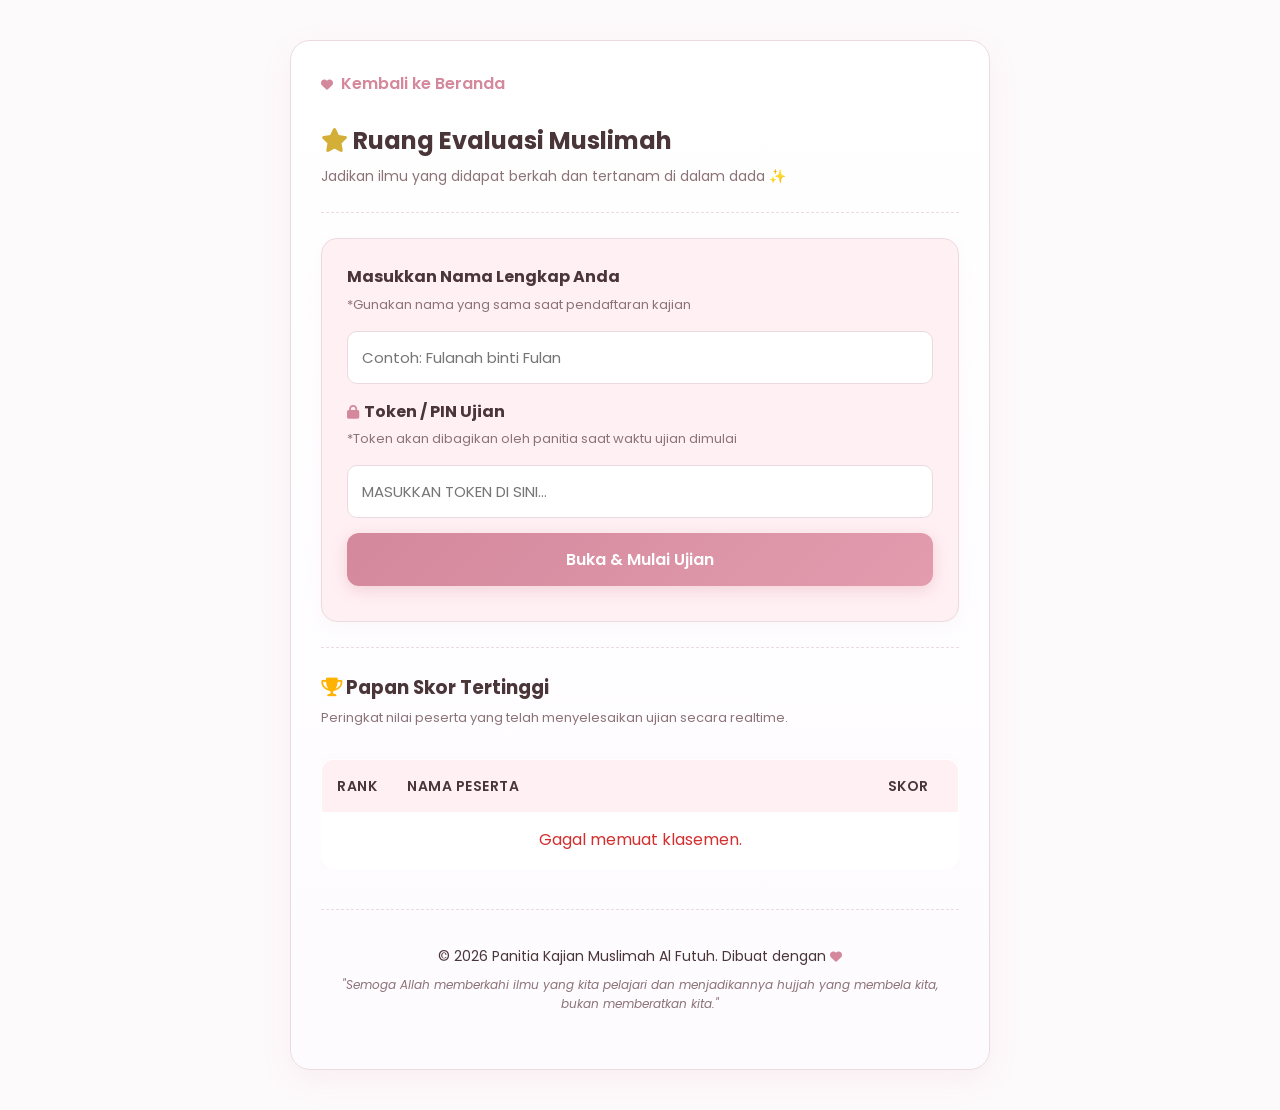
==== ujian.html @ c08a4d3f "first" ====
<!DOCTYPE html>
<html lang="id">
<head>
    <meta charset="UTF-8">
    <meta name="viewport" content="width=device-width, initial-scale=1.0">
    <title>Evaluasi & Ujian Kajian</title>
    
    <!-- Menghubungkan ke CSS Utama dan CSS Khusus Ujian (Baru) -->
    <link rel="stylesheet" href="style.css">
    <link rel="stylesheet" href="ujian.css">
    
    <!-- FontAwesome untuk Icon -->
    <link rel="stylesheet" href="https://cdnjs.cloudflare.com/ajax/libs/font-awesome/6.0.0/css/all.min.css">
</head>
<body>

    <div class="container-ujian">
        
        <!-- Tombol Kembali ke Beranda -->
        <a href="index.html" class="btn-kembali">
            <i class="fas fa-heart" style="font-size: 12px; margin-right: 4px;"></i> Kembali ke Beranda
        </a>

        <!-- Judul Utama -->
        <h2 class="judul-ujian">
            <i class="fas fa-star"></i> Ruang Evaluasi Muslimah 
            <span class="sub-judul">Jadikan ilmu yang didapat berkah dan tertanam di dalam dada ✨</span>
        </h2>
        
        <hr class="garis-pembatas">

        <!-- STEP 1: Validasi Nama Peserta & Token -->
        <div id="ujian-auth-area">
            <div class="auth-box">
                <h4 style="margin: 0 0 5px 0;">Masukkan Nama Lengkap Anda</h4>
                <small class="text-muted" style="display:block; margin-bottom: 15px;">*Gunakan nama yang sama saat pendaftaran kajian</small>
                <input type="text" id="ujian-nama-input" placeholder="Contoh: Fulanah binti Fulan" class="input-elegan" style="margin-bottom: 15px;">
                
                <!-- KOLOM INPUT TOKEN (BARU) -->
                <h4 style="margin: 0 0 5px 0;"><i class="fas fa-lock" style="color: var(--primary-pink); font-size: 14px; margin-right: 5px;"></i>Token / PIN Ujian</h4>
                <small class="text-muted" style="display:block; margin-bottom: 15px;">*Token akan dibagikan oleh panitia saat waktu ujian dimulai</small>
                <input type="text" id="ujian-pin-input" placeholder="Masukkan token di sini..." class="input-elegan" style="text-transform: uppercase;">

                <button id="btn-mulai-ujian" class="btn-elegan">Buka & Mulai Ujian</button>
                <small id="error-ujian-auth" class="text-error"></small>
            </div>
        </div>

        <!-- STEP 2: Lembar Soal -->
        <div id="ujian-soal-area" class="hidden">
            <div class="peserta-aktif">
                Peserta: <span id="nama-aktif-peserta"></span>
            </div>
            
            <!-- Wadah Soal Dinamis (Di-render lewat JS) -->
            <div id="konten-soal"></div>

            <button id="btn-submit-ujian" class="btn-elegan" style="margin-top: 25px;">Kirim Semua Jawaban</button>
            <small id="error-submit-ujian" class="text-error"></small>
        </div>

        <!-- STEP 3: Hasil Skor Akhir -->
        <div id="ujian-hasil-area" class="hidden hasil-ujian-box">
            <i class="fas fa-crown" style="font-size: 54px; color: var(--gold-accent); margin-bottom: 12px; filter: drop-shadow(0 4px 6px rgba(0,0,0,0.05));"></i>
            <h3 class="judul-ujian" style="margin-bottom: 5px;">Barakallahu Fiik!</h3>
            <p class="text-muted" style="margin: 0; font-size: 14px;">Nilai evaluasi Anda berhasil dicatat:</p>
            
            <h1 id="skor-akhir-peserta" class="skor-angka">0</h1>
            
            <p id="detail-skor-peserta" class="badge-skor"></p>
        </div>

        <hr class="garis-pembatas">

        <!-- KLASEMEN / LEADERBOARD -->
        <div id="area-klasemen">
            <h3 class="judul-ujian"><i class="fas fa-trophy" style="color: #ffb300;"></i> Papan Skor Tertinggi</h3>
            <p class="text-muted" style="margin-bottom: 15px;">Peringkat nilai peserta yang telah menyelesaikan ujian secara realtime.</p>
            
            <div style="overflow-x: auto;">
                <table class="tabel-elegan">
                    <thead>
                        <tr>
                            <th style="width: 70px; text-align: center;">Rank</th>
                            <th style="text-align: left;">Nama Peserta</th>
                            <th style="width: 100px; text-align: center;">Skor</th>
                        </tr>
                    </thead>
                    <tbody id="body-klasemen">
                        <tr>
                            <td colspan="3" style="text-align: center;" class="text-muted">Memuat data peringkat...</td>
                        </tr>
                    </tbody>
                </table>
            </div>
        </div>

        <!-- ==========================================
             TAMBAHKAN KODE FOOTER DI SINI
             ========================================== -->
        <footer class="footer-ujian">
            <p>&copy; 2026 Panitia Kajian Muslimah Al Futuh. Dibuat dengan <i class="fas fa-heart" style="color: var(--primary-pink); font-size: 12px;"></i></p>
            <p class="doa-footer">"Semoga Allah memberkahi ilmu yang kita pelajari dan menjadikannya hujjah yang membela kita, bukan memberatkan kita."</p>
        </footer>

    </div>

    <!-- Menghubungkan ke JavaScript khusus ujian -->
    <script src="ujian.js"></script>
</body>
</html>
---- style.css ----
/* =========================================================================
   1. VARIABLE WARNA & SETTING DASAR (Poster Theme: Emerald & Gold)
   ========================================================================= */
:root {
    /* Skema Warna Utama Poster */
    --primary: #004d26;           /* Hijau Masjid Al Futuh */
    --primary-dark: #003319;      /* Hijau Tua / Pekat */
    --primary-light: #0b6e3b;     /* Hijau Sedang */
    --secondary: #d4af37;         /* Akses Emas / Gold */
    --secondary-hover: #b89628;   /* Emas Gelap untuk Hover */
    --gold-light: #fff5d6;        /* Emas Soft untuk Highlight */
    
    /* Warna Background & Kartu */
    --bg-main: #ffffff;
    --bg-cream: #f9f6f0;          /* Background Krem Soft */
    --card-bg: #ffffff;
    --border-color: #e5e7eb;
    
    /* Warna Teks */
    --text-main: #1f2937;
    --text-muted: #6b7280;
    --text-light: #ffffff;
    
    /* Efek & Bayangan */
    --shadow: 0 10px 30px rgba(0, 77, 38, 0.08);
    --shadow-hover: 0 15px 35px rgba(0, 77, 38, 0.15);
    --transition: all 0.3s cubic-bezier(0.4, 0, 0.2, 1);
    --radius: 12px;
}

/* OVERRIDE MODE GELAP (DARK MODE) */
body.dark-mode {
    --primary: #0b6e3b;
    --primary-dark: #053b1e;
    --bg-main: #0a140e;
    --bg-cream: #112017;
    --card-bg: #14261c;
    --border-color: #1e3a2b;
    --text-main: #e2e8f0;
    --text-muted: #94a3b8;
    --shadow: 0 10px 30px rgba(0, 0, 0, 0.4);
}

/* Reset CSS */
* {
    margin: 0;
    padding: 0;
    box-sizing: border-box;
    font-family: 'Poppins', sans-serif;
    scroll-behavior: smooth;
}

body {
    background-color: var(--bg-main);
    color: var(--text-main);
    line-height: 1.6;
    transition: background-color 0.3s, color 0.3s;
    overflow-x: hidden;
}

.container {
    width: 90%;
    max-width: 1000px;
    margin: 0 auto;
}

.section-padding {
    padding: 70px 0;
}

.bg-cream {
    background-color: var(--bg-cream);
}

/* =========================================================================
   2. PRELOADER & FLOATING BUTTONS
   ========================================================================= */
#loading-screen {
    position: fixed;
    top: 0;
    left: 0;
    width: 100%;
    height: 100%;
    background-color: var(--primary-dark);
    display: flex;
    justify-content: center;
    align-items: center;
    z-index: 9999;
    transition: opacity 0.5s ease;
}

.spinner {
    width: 50px;
    height: 50px;
    border: 4px solid rgba(212, 175, 55, 0.2);
    border-top: 4px solid var(--secondary);
    border-radius: 50%;
    animation: spin 1s linear infinite;
}

@keyframes spin {
    0% { transform: rotate(0deg); }
    100% { transform: rotate(360deg); }
}

/* Floating Theme Toggle & Back To Top */
#theme-toggle, #back-to-top {
    position: fixed;
    width: 45px;
    height: 45px;
    border-radius: 50%;
    background-color: var(--card-bg);
    color: var(--secondary);
    border: 2px solid var(--secondary);
    cursor: pointer;
    box-shadow: var(--shadow);
    display: flex;
    align-items: center;
    justify-content: center;
    font-size: 18px;
    z-index: 99;
    transition: var(--transition);
}

#theme-toggle { top: 20px; right: 20px; }
#back-to-top { bottom: 85px; right: 20px; opacity: 0; visibility: hidden; }

#back-to-top.show { opacity: 1; visibility: visible; }
#theme-toggle:hover, #back-to-top:hover {
    background-color: var(--secondary);
    color: #000;
    transform: translateY(-3px);
}

/* Sticky WhatsApp Button */
.whatsapp-sticky {
    position: fixed;
    bottom: 20px;
    right: 20px;
    width: 55px;
    height: 55px;
    background-color: #25d366;
    color: white;
    border-radius: 50%;
    display: flex;
    align-items: center;
    justify-content: center;
    font-size: 28px;
    box-shadow: 0 5px 20px rgba(37, 211, 102, 0.4);
    z-index: 99;
    text-decoration: none;
    transition: var(--transition);
}

.whatsapp-sticky:hover {
    transform: scale(1.1);
}

/* =========================================================================
   3. HERO SECTION (Tampilan Atas Poster)
   ========================================================================= */
#hero {
    background: linear-gradient(135deg, var(--primary-dark) 0%, var(--primary) 100%);
    color: var(--text-light);
    padding: 80px 0 60px;
    text-align: center;
    position: relative;
    border-bottom: 5px solid var(--secondary);
}

.logo-wrapper {
    margin-bottom: 15px;
    display: flex;
    justify-content: center;
    gap: 15px;
}

.logo-kajian {
    width: 85px;
    height: 85px;
    object-fit: contain;
    border-radius: 50%;
    background-color: #ffffff;
    padding: 7px;
    box-shadow: 0 4px 15px rgba(0, 0, 0, 0.2);
}

.subtitle-kajian {
    font-size: 16px;
    font-weight: 500;
    color: var(--secondary);
    text-transform: uppercase;
    letter-spacing: 2px;
    margin-bottom: 10px;
}

.title-kajian {
    font-size: 36px;
    font-weight: 700;
    line-height: 1.2;
    margin-bottom: 15px;
    color: #ffffff;
}

.desc-kajian {
    font-size: 16px;
    color: rgba(255, 255, 255, 0.85);
    font-style: italic;
    margin-bottom: 30px;
}

/* Tombol Aksi Hero */
.grup-tombol {
    display: flex;
    justify-content: center;
    gap: 15px;
    flex-wrap: wrap;
    margin-bottom: 40px;
}

.btn-primary {
    display: inline-flex;
    align-items: center;
    gap: 10px;
    padding: 12px 28px;
    background-color: var(--secondary);
    color: #000;
    font-weight: 600;
    border-radius: 30px;
    text-decoration: none;
    border: none;
    cursor: pointer;
    box-shadow: 0 4px 15px rgba(212, 175, 55, 0.3);
    transition: var(--transition);
}

.btn-primary:hover {
    background-color: var(--secondary-hover);
    transform: translateY(-2px);
}

/* Countdown Timer */
.countdown-container {
    background: rgba(255, 255, 255, 0.08);
    backdrop-filter: blur(10px);
    border: 1px solid rgba(212, 175, 55, 0.3);
    padding: 20px;
    border-radius: var(--radius);
    max-width: 500px;
    margin: 0 auto;
}

.countdown-container p {
    font-size: 13px;
    color: var(--secondary);
    margin-bottom: 10px;
    text-transform: uppercase;
    letter-spacing: 1px;
}

.countdown {
    display: flex;
    justify-content: center;
    gap: 15px;
}

.cd-box {
    background: var(--primary-dark);
    border: 1px solid var(--secondary);
    padding: 10px 15px;
    border-radius: 8px;
    min-width: 65px;
}

.cd-box span {
    font-size: 22px;
    font-weight: 700;
    color: #ffffff;
    display: block;
}

.cd-box small {
    font-size: 10px;
    color: var(--secondary);
}

/* =========================================================================
   4. DETAIL KAJIAN & SECTION HEADER
   ========================================================================= */
.section-title {
    text-align: center;
    margin-bottom: 40px;
}

.section-title h2 {
    font-size: 26px;
    color: var(--primary);
    font-weight: 700;
}

body.dark-mode .section-title h2 {
    color: var(--secondary);
}

.section-title p {
    color: var(--text-muted);
    font-size: 14px;
    margin-top: 5px;
}

.divider {
    width: 60px;
    height: 4px;
    background-color: var(--secondary);
    margin: 12px auto 0;
    border-radius: 2px;
}

.detail-card {
    background-color: var(--card-bg);
    border-radius: var(--radius);
    padding: 30px;
    box-shadow: var(--shadow);
    border-left: 5px solid var(--secondary);
}

.detail-card ul {
    list-style: none;
    display: grid;
    grid-template-columns: repeat(auto-fit, minmax(280px, 1fr));
    gap: 20px;
}

.detail-card li {
    font-size: 15px;
    display: flex;
    align-items: center;
    gap: 12px;
}

.detail-card li i {
    color: var(--secondary);
    font-size: 18px;
    width: 25px;
    text-align: center;
}

/* =========================================================================
   5. TATA TERTIB / ADAB MAJELIS
   ========================================================================= */
.tentang-content {
    display: grid;
    grid-template-columns: repeat(auto-fit, minmax(220px, 1fr));
    gap: 20px;
}

.tentang-item {
    background-color: var(--card-bg);
    padding: 25px;
    border-radius: var(--radius);
    box-shadow: var(--shadow);
    text-align: center;
    border: 1px solid var(--border-color);
    transition: var(--transition);
}

.tentang-item:hover {
    transform: translateY(-5px);
    border-color: var(--secondary);
}

.icon-gold {
    font-size: 32px;
    color: var(--secondary);
    margin-bottom: 15px;
}

.tentang-item h3 {
    font-size: 16px;
    margin-bottom: 8px;
    color: var(--primary);
}

body.dark-mode .tentang-item h3 {
    color: var(--secondary);
}

.tentang-item p {
    font-size: 13px;
    color: var(--text-muted);
}

/* =========================================================================
   6. FORMULIR PENDAFTARAN
   ========================================================================= */
.form-wrapper {
    background-color: var(--card-bg);
    padding: 40px;
    border-radius: var(--radius);
    box-shadow: var(--shadow);
    border-top: 5px solid var(--primary);
}

.badge {
    display: inline-block;
    background-color: var(--gold-light);
    color: #8a6d0b;
    font-size: 12px;
    font-weight: 600;
    padding: 5px 12px;
    border-radius: 20px;
    margin-top: 10px;
    border: 1px solid var(--secondary);
}

.form-group {
    margin-bottom: 20px;
}

.form-group label {
    display: block;
    font-size: 14px;
    font-weight: 500;
    margin-bottom: 8px;
}

.form-group input,
.form-group select,
.form-group textarea {
    width: 100%;
    padding: 12px 15px;
    border: 1px solid var(--border-color);
    border-radius: 8px;
    background-color: var(--bg-main);
    color: var(--text-main);
    font-size: 14px;
    outline: none;
    transition: var(--transition);
}

.form-group input:focus,
.form-group select:focus,
.form-group textarea:focus {
    border-color: var(--secondary);
    box-shadow: 0 0 0 3px rgba(212, 175, 55, 0.2);
}

/* =========================================================================
   PERBAIKAN RADIO (JENIS KELAMIN) & CHECKBOX (TATA TERTIB)
   ========================================================================= */

/* Ukuran & warna standar input radio/checkbox */
.radio-group input[type="radio"],
.checkbox-group input[type="checkbox"] {
    width: 18px;
    height: 18px;
    flex-shrink: 0; /* Mencegah ikon menciut saat teks terlipat ke bawah */
    accent-color: var(--primary); /* Warna centang hijau sesuai tema */
    cursor: pointer;
    margin-top: 2px;
}

/* Styling Pilihan Jenis Kelamin */
.radio-group {
    display: flex;
    gap: 12px;
    margin-top: 6px;
}

.radio-group label {
    flex: 1;
    font-size: 14px;
    font-weight: 400;
    cursor: pointer;
    display: flex;
    align-items: center;
    gap: 10px;
    padding: 10px 14px;
    background-color: var(--bg-main);
    border: 1px solid var(--border-color);
    border-radius: 8px;
    transition: var(--transition);
}

.radio-group label:hover {
    border-color: var(--secondary);
}

/* Styling Checkbox Persetujuan Tata Tertib */
.checkbox-group label {
    font-size: 13px;
    line-height: 1.5;
    font-weight: 400;
    cursor: pointer;
    display: flex;
    align-items: flex-start; /* Kotak centang tetap sejajar di baris pertama */
    gap: 10px;
    padding: 12px 14px;
    background-color: var(--bg-main);
    border: 1px solid var(--border-color);
    border-radius: 8px;
    transition: var(--transition);
}

.checkbox-group label:hover {
    border-color: var(--secondary);
}

/* Penyesuaian Responsif Mobile (HP) */
@media (max-width: 768px) {
    .radio-group {
        flex-direction: column; /* Pilihan Ikhwan & Akhwat menumpuk rapi ke bawah */
        gap: 10px;
    }
    
    .radio-group label,
    .checkbox-group label {
        padding: 12px 15px; /* Menambah area sentuh jari di layar HP */
    }
}

.error-msg {
    color: #dc2626;
    font-size: 12px;
    display: none;
    margin-top: 5px;
}

.btn-full {
    width: 100%;
    justify-content: center;
    padding: 14px;
    font-size: 16px;
}

/* =========================================================================
   7. ACCORDION FAQ
   ========================================================================= */
.accordion {
    max-width: 800px;
    margin: 0 auto;
}

.accordion-item {
    background-color: var(--card-bg);
    border-radius: 8px;
    margin-bottom: 15px;
    box-shadow: var(--shadow);
    border: 1px solid var(--border-color);
    overflow: hidden;
}

.accordion-header {
    width: 100%;
    padding: 18px 20px;
    text-align: left;
    background: none;
    border: none;
    outline: none;
    font-size: 15px;
    font-weight: 600;
    color: var(--text-main);
    cursor: pointer;
    display: flex;
    justify-content: space-between;
    align-items: center;
    transition: var(--transition);
}

.accordion-header i {
    color: var(--secondary);
    transition: transform 0.3s ease;
}

.accordion-header.active i {
    transform: rotate(180deg);
}

.accordion-content {
    max-height: 0;
    overflow: hidden;
    transition: max-height 0.3s ease-out;
    padding: 0 20px;
    background-color: var(--bg-main);
}

.accordion-content p {
    padding: 15px 0;
    font-size: 14px;
    color: var(--text-muted);
}

/* =========================================================================
   8. FOOTER
   ========================================================================= */
.footer {
    background-color: var(--primary-dark);
    color: var(--text-light);
    padding: 40px 0 20px;
    border-top: 4px solid var(--secondary);
}

.footer h3 {
    color: var(--secondary);
    font-size: 22px;
    margin-bottom: 5px;
}

.social-links {
    margin: 20px 0;
    display: flex;
    justify-content: center;
    gap: 15px;
}

.social-links a {
    color: #ffffff;
    width: 40px;
    height: 40px;
    border-radius: 50%;
    background: rgba(255, 255, 255, 0.1);
    display: flex;
    align-items: center;
    justify-content: center;
    text-decoration: none;
    transition: var(--transition);
}

.social-links a:hover {
    background-color: var(--secondary);
    color: #000;
}

.footer hr {
    border: none;
    border-top: 1px solid rgba(255, 255, 255, 0.1);
    margin: 20px 0;
}

.copyright {
    font-size: 13px;
    color: rgba(255, 255, 255, 0.6);
}

/* =========================================================================
   9. TOAST & MODAL KEUANGAN
   ========================================================================= */
.toast {
    position: fixed;
    bottom: 30px;
    left: 30px;
    background-color: #064e3b;
    color: #ffffff;
    padding: 15px 20px;
    border-radius: 8px;
    border-left: 5px solid var(--secondary);
    box-shadow: 0 10px 25px rgba(0, 0, 0, 0.2);
    display: flex;
    align-items: center;
    gap: 15px;
    z-index: 1000;
    transition: var(--transition);
}

.toast.hidden {
    opacity: 0;
    visibility: hidden;
    transform: translateY(20px);
}

.toast-icon { font-size: 24px; color: var(--secondary); }
.toast-body h4 { font-size: 14px; margin-bottom: 2px; }
.toast-body p { font-size: 12px; opacity: 0.9; }
#close-toast { background: none; border: none; color: #fff; cursor: pointer; }

/* Modal Laporan Keuangan Internal */
.modal-overlay {
    position: fixed;
    top: 0;
    left: 0;
    width: 100%;
    height: 100%;
    background: rgba(0, 0, 0, 0.7);
    backdrop-filter: blur(5px);
    display: flex;
    justify-content: center;
    align-items: center;
    z-index: 10000;
    padding: 20px;
}

.modal-overlay.hidden { display: none; }

.modal-content {
    background-color: var(--card-bg);
    width: 100%;
    max-width: 600px;
    border-radius: var(--radius);
    padding: 30px;
    position: relative;
    max-height: 90vh;
    overflow-y: auto;
    border-top: 5px solid var(--secondary);
}

.close-modal {
    position: absolute;
    top: 15px;
    right: 15px;
    background: none;
    border: none;
    font-size: 20px;
    color: var(--text-muted);
    cursor: pointer;
}

.pin-input {
    letter-spacing: 5px;
    font-size: 20px;
    text-align: center;
}

.kas-cards {
    display: grid;
    grid-template-columns: repeat(3, 1fr);
    gap: 10px;
    margin: 20px 0;
}

.kas-card {
    background: var(--bg-cream);
    padding: 12px;
    border-radius: 8px;
    text-align: center;
}

.card-saldo {
    background: var(--primary);
    color: #fff;
}

.table-responsive {
    overflow-x: auto;
    margin-top: 15px;
}

.table-laporan {
    width: 100%;
    border-collapse: collapse;
    font-size: 13px;
}

.table-laporan th, .table-laporan td {
    padding: 10px;
    border-bottom: 1px solid var(--border-color);
    text-align: left;
}

.table-laporan th {
    background-color: var(--bg-cream);
    color: var(--primary);
}

/* =========================================================================
   10. MEDIA QUERIES (RESPONSIF HP & TABLET)
   ========================================================================= */
@media (max-width: 768px) {
    .title-kajian { font-size: 26px; }
    .title-kajian span { font-size: 18px !important; }
    .form-wrapper { padding: 25px 20px; }
    .radio-group { flex-direction: column; gap: 8px; }
    .kas-cards { grid-template-columns: 1fr; }
    .toast { left: 15px; right: 15px; bottom: 15px; }
}
---- ujian.css ----
/* =========================================================================
   TEMA ELEGAN MUSLIMAH KHUSUS HALAMAN UJIAN
   ========================================================================= */
@import url('https://fonts.googleapis.com/css2?family=Montserrat:wght@400;600;700;800&family=Poppins:wght@300;400;500;600;700&display=swap');

:root {
    --primary-pink: #d4889c;       /* Dusty Rose */
    --dark-pink: #b96d81;          /* Deep Rose */
    --light-pink: #fdfafb;         /* Ultra Soft Pinkish White */
    --cream-pink: #fff0f3;         /* Soft Rose Cream */
    --text-plum: #4a3539;          /* Deep Plum Espresso */
    --text-soft: #8c7377;          /* Soft Mauve Gray */
    --gold-accent: #d4af37;        /* Champagne Gold */
    --border-pink: #ebdbe0;        /* Delicate Pink-Gray Border */
    --white: #ffffff;
}

body {
    background-color: var(--light-pink);
    color: var(--text-plum);
    font-family: 'Poppins', sans-serif;
    padding: 20px 10px;
    margin: 0;
}

/* =========================================================================
   KOMPONEN UTAMA
   ========================================================================= */
.container-ujian {
    max-width: 700px;
    margin: 20px auto;
    padding: 30px;
    background: linear-gradient(to bottom, var(--white), #fdfbfe);
    border-radius: 20px;
    border: 1px solid var(--border-pink);
    box-shadow: 0 10px 30px rgba(212, 136, 156, 0.1);
}

.btn-kembali {
    text-decoration: none;
    color: var(--primary-pink);
    font-weight: 600;
    display: inline-block;
    margin-bottom: 25px;
    transition: all 0.3s ease;
}

.btn-kembali:hover {
    color: var(--dark-pink);
    transform: translateX(-5px); /* Efek geser lembut saat di-hover */
}

/* Typography Khusus */
.judul-ujian {
    color: var(--text-plum);
    font-weight: 700;
    margin-bottom: 5px;
}

.judul-ujian i {
    color: var(--gold-accent);
}

.sub-judul {
    font-size: 14px;
    font-weight: 400;
    display: block;
    margin-top: 5px;
    color: var(--text-soft);
}

.garis-pembatas {
    margin: 25px 0;
    border: 0;
    border-top: 1px dashed var(--border-pink);
}

/* =========================================================================
   FORM & TOMBOL ELEGAN
   ========================================================================= */
.auth-box {
    padding: 25px;
    border: 1px solid var(--border-pink);
    border-radius: 16px;
    background: var(--cream-pink);
    box-shadow: 0 4px 15px rgba(212, 136, 156, 0.05);
}

.input-elegan {
    width: 100%;
    padding: 14px;
    border-radius: 10px;
    border: 1px solid var(--border-pink);
    font-family: 'Poppins', sans-serif;
    font-size: 15px;
    box-sizing: border-box;
    transition: all 0.3s ease;
}

.input-elegan:focus {
    outline: none;
    border-color: var(--primary-pink);
    box-shadow: 0 0 0 3px rgba(212, 136, 156, 0.2);
}

.btn-elegan {
    width: 100%;
    background: linear-gradient(135deg, var(--primary-pink), #e29cae);
    color: var(--white);
    border: none;
    padding: 14px;
    border-radius: 12px;
    font-weight: 600;
    font-size: 16px;
    cursor: pointer;
    margin-top: 15px;
    box-shadow: 0 4px 15px rgba(212, 136, 156, 0.3);
    transition: all 0.3s ease;
}

.btn-elegan:hover {
    transform: translateY(-2px);
    box-shadow: 0 6px 20px rgba(212, 136, 156, 0.4);
    opacity: 0.95;
}

.btn-elegan:disabled {
    background: var(--border-pink);
    cursor: not-allowed;
    transform: none;
    box-shadow: none;
}

/* =========================================================================
   AREA UJIAN & HASIL
   ========================================================================= */
.peserta-aktif {
    background: var(--cream-pink);
    padding: 12px 18px;
    border-radius: 10px;
    margin-bottom: 25px;
    font-weight: 600;
    border: 1px solid var(--border-pink);
    color: var(--text-plum);
}

.peserta-aktif span {
    color: var(--primary-pink);
}

.hasil-ujian-box {
    text-align: center;
    padding: 40px 20px;
    background: linear-gradient(135deg, var(--cream-pink), #fdf6f7);
    border: 2px dashed var(--primary-pink);
    border-radius: 20px;
    margin-top: 25px;
    box-shadow: 0 8px 30px rgba(212, 136, 156, 0.15);
}

.skor-angka {
    font-size: 72px;
    margin: 15px 0;
    color: var(--primary-pink);
    font-weight: 800;
    font-family: 'Montserrat', sans-serif;
    text-shadow: 2px 2px 4px rgba(212, 136, 156, 0.2);
}

.badge-skor {
    font-weight: 600;
    color: var(--text-plum);
    font-size: 14px;
    background: var(--white);
    display: inline-block;
    padding: 8px 20px;
    border-radius: 25px;
    border: 1px solid var(--border-pink);
    box-shadow: 0 2px 10px rgba(0,0,0,0.02);
}

/* =========================================================================
   KLASEMEN LEADERBOARD
   ========================================================================= */
.tabel-elegan {
    width: 100%;
    border-collapse: collapse;
    margin-top: 15px;
    background: var(--white);
    border-radius: 12px;
    overflow: hidden;
    box-shadow: 0 4px 15px rgba(212, 136, 156, 0.05);
    border: 1px solid var(--border-pink);
}

.tabel-elegan th {
    background-color: var(--cream-pink);
    color: var(--text-plum);
    padding: 15px;
    font-weight: 600;
    font-size: 14px;
    text-transform: uppercase;
    letter-spacing: 0.5px;
}

.tabel-elegan td {
    padding: 15px;
    border-bottom: 1px solid var(--border-pink);
    color: var(--text-plum);
}

.tabel-elegan tr:last-child td {
    border-bottom: none;
}

.tabel-elegan tr:hover {
    background-color: #fdf6f7;
}

/* Utilitas */
.hidden { display: none !important; }
.text-error { color: #d32f2f; display: block; margin-top: 10px; font-weight: 600; text-align: center; font-size: 13px; }
.text-muted { color: var(--text-soft); font-size: 13px; }

/* =========================================================================
   FOOTER ELEGAN
   ========================================================================= */
.footer-ujian {
    text-align: center;
    padding: 30px 20px 20px 20px;
    margin-top: 40px;
    border-top: 1px dashed var(--border-pink);
    color: var(--text-plum);
    font-size: 14px;
}

.footer-ujian p {
    margin: 5px 0;
}

.footer-ujian .doa-footer {
    font-size: 12px;
    color: var(--text-soft);
    font-style: italic;
    margin-top: 8px;
}
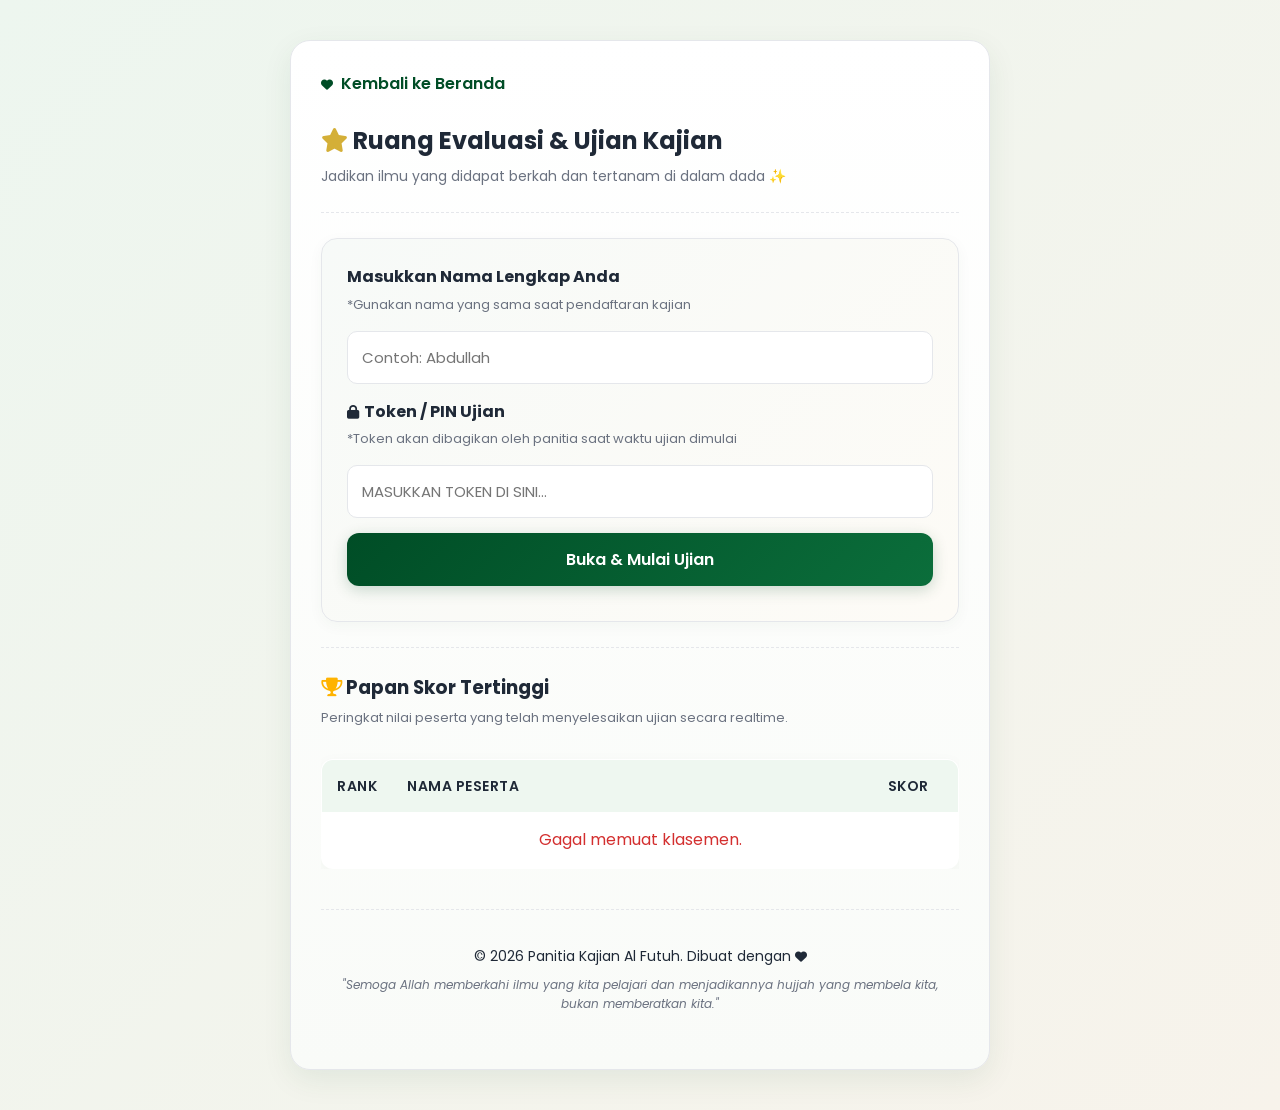
==== commit d43c44f0: "Ujian" ====
--- a/ujian.html
+++ b/ujian.html
@@ -23,7 +23,7 @@
 
         <!-- Judul Utama -->
         <h2 class="judul-ujian">
-            <i class="fas fa-star"></i> Ruang Evaluasi Muslimah 
+            <i class="fas fa-star"></i> Ruang Evaluasi & Ujian Kajian
             <span class="sub-judul">Jadikan ilmu yang didapat berkah dan tertanam di dalam dada ✨</span>
         </h2>
         
@@ -34,7 +34,7 @@
             <div class="auth-box">
                 <h4 style="margin: 0 0 5px 0;">Masukkan Nama Lengkap Anda</h4>
                 <small class="text-muted" style="display:block; margin-bottom: 15px;">*Gunakan nama yang sama saat pendaftaran kajian</small>
-                <input type="text" id="ujian-nama-input" placeholder="Contoh: Fulanah binti Fulan" class="input-elegan" style="margin-bottom: 15px;">
+                <input type="text" id="ujian-nama-input" placeholder="Contoh: Abdullah" class="input-elegan" style="margin-bottom: 15px;">
                 
                 <!-- KOLOM INPUT TOKEN (BARU) -->
                 <h4 style="margin: 0 0 5px 0;"><i class="fas fa-lock" style="color: var(--primary-pink); font-size: 14px; margin-right: 5px;"></i>Token / PIN Ujian</h4>
@@ -99,7 +99,7 @@
              TAMBAHKAN KODE FOOTER DI SINI
              ========================================== -->
         <footer class="footer-ujian">
-            <p>&copy; 2026 Panitia Kajian Muslimah Al Futuh. Dibuat dengan <i class="fas fa-heart" style="color: var(--primary-pink); font-size: 12px;"></i></p>
+            <p>&copy; 2026 Panitia Kajian Al Futuh. Dibuat dengan <i class="fas fa-heart" style="color: var(--primary-pink); font-size: 12px;"></i></p>
             <p class="doa-footer">"Semoga Allah memberkahi ilmu yang kita pelajari dan menjadikannya hujjah yang membela kita, bukan memberatkan kita."</p>
         </footer>
 
--- a/ujian.css
+++ b/ujian.css
@@ -4,20 +4,26 @@
 @import url('https://fonts.googleapis.com/css2?family=Montserrat:wght@400;600;700;800&family=Poppins:wght@300;400;500;600;700&display=swap');
 
 :root {
-    --primary-pink: #d4889c;       /* Dusty Rose */
-    --dark-pink: #b96d81;          /* Deep Rose */
-    --light-pink: #fdfafb;         /* Ultra Soft Pinkish White */
-    --cream-pink: #fff0f3;         /* Soft Rose Cream */
-    --text-plum: #4a3539;          /* Deep Plum Espresso */
-    --text-soft: #8c7377;          /* Soft Mauve Gray */
-    --gold-accent: #d4af37;        /* Champagne Gold */
-    --border-pink: #ebdbe0;        /* Delicate Pink-Gray Border */
+    --primary: #004d26;
+    --primary-dark: #003319;
+    --primary-light: #0b6e3b;
+    --secondary: #d4af37;
+    --secondary-hover: #b89628;
+    --gold-light: #fff5d6;
+    --bg-main: #ffffff;
+    --bg-cream: #f9f6f0;
+    --card-bg: #ffffff;
+    --border-color: #e5e7eb;
+    --text-main: #1f2937;
+    --text-muted: #6b7280;
+    --text-light: #ffffff;
+    --shadow: 0 10px 30px rgba(0, 77, 38, 0.08);
     --white: #ffffff;
 }
 
 body {
-    background-color: var(--light-pink);
-    color: var(--text-plum);
+    background: linear-gradient(135deg, #edf6ef 0%, #f7f3eb 100%);
+    color: var(--text-main);
     font-family: 'Poppins', sans-serif;
     padding: 20px 10px;
     margin: 0;
@@ -30,15 +36,15 @@
     max-width: 700px;
     margin: 20px auto;
     padding: 30px;
-    background: linear-gradient(to bottom, var(--white), #fdfbfe);
+    background: linear-gradient(to bottom, var(--white), #f9fbf8);
     border-radius: 20px;
-    border: 1px solid var(--border-pink);
-    box-shadow: 0 10px 30px rgba(212, 136, 156, 0.1);
+    border: 1px solid var(--border-color);
+    box-shadow: var(--shadow);
 }
 
 .btn-kembali {
     text-decoration: none;
-    color: var(--primary-pink);
+    color: var(--primary);
     font-weight: 600;
     display: inline-block;
     margin-bottom: 25px;
@@ -46,19 +52,19 @@
 }
 
 .btn-kembali:hover {
-    color: var(--dark-pink);
-    transform: translateX(-5px); /* Efek geser lembut saat di-hover */
+    color: var(--primary-light);
+    transform: translateX(-5px);
 }
 
 /* Typography Khusus */
 .judul-ujian {
-    color: var(--text-plum);
+    color: var(--text-main);
     font-weight: 700;
     margin-bottom: 5px;
 }
 
 .judul-ujian i {
-    color: var(--gold-accent);
+    color: var(--secondary);
 }
 
 .sub-judul {
@@ -66,13 +72,13 @@
     font-weight: 400;
     display: block;
     margin-top: 5px;
-    color: var(--text-soft);
+    color: var(--text-muted);
 }
 
 .garis-pembatas {
     margin: 25px 0;
     border: 0;
-    border-top: 1px dashed var(--border-pink);
+    border-top: 1px dashed var(--border-color);
 }
 
 /* =========================================================================
@@ -80,17 +86,17 @@
    ========================================================================= */
 .auth-box {
     padding: 25px;
-    border: 1px solid var(--border-pink);
+    border: 1px solid var(--border-color);
     border-radius: 16px;
-    background: var(--cream-pink);
-    box-shadow: 0 4px 15px rgba(212, 136, 156, 0.05);
+    background: linear-gradient(135deg, #f7faf8 0%, #fdfbf6 100%);
+    box-shadow: 0 4px 15px rgba(0, 77, 38, 0.04);
 }
 
 .input-elegan {
     width: 100%;
     padding: 14px;
     border-radius: 10px;
-    border: 1px solid var(--border-pink);
+    border: 1px solid var(--border-color);
     font-family: 'Poppins', sans-serif;
     font-size: 15px;
     box-sizing: border-box;
@@ -99,13 +105,13 @@
 
 .input-elegan:focus {
     outline: none;
-    border-color: var(--primary-pink);
-    box-shadow: 0 0 0 3px rgba(212, 136, 156, 0.2);
+    border-color: var(--primary);
+    box-shadow: 0 0 0 3px rgba(0, 77, 38, 0.12);
 }
 
 .btn-elegan {
     width: 100%;
-    background: linear-gradient(135deg, var(--primary-pink), #e29cae);
+    background: linear-gradient(135deg, var(--primary) 0%, var(--primary-light) 100%);
     color: var(--white);
     border: none;
     padding: 14px;
@@ -114,18 +120,18 @@
     font-size: 16px;
     cursor: pointer;
     margin-top: 15px;
-    box-shadow: 0 4px 15px rgba(212, 136, 156, 0.3);
+    box-shadow: 0 4px 15px rgba(0, 77, 38, 0.2);
     transition: all 0.3s ease;
 }
 
 .btn-elegan:hover {
     transform: translateY(-2px);
-    box-shadow: 0 6px 20px rgba(212, 136, 156, 0.4);
-    opacity: 0.95;
+    box-shadow: 0 6px 20px rgba(0, 77, 38, 0.25);
+    opacity: 0.98;
 }
 
 .btn-elegan:disabled {
-    background: var(--border-pink);
+    background: var(--border-color);
     cursor: not-allowed;
     transform: none;
     box-shadow: none;
@@ -135,47 +141,47 @@
    AREA UJIAN & HASIL
    ========================================================================= */
 .peserta-aktif {
-    background: var(--cream-pink);
+    background: var(--gold-light);
     padding: 12px 18px;
     border-radius: 10px;
     margin-bottom: 25px;
     font-weight: 600;
-    border: 1px solid var(--border-pink);
-    color: var(--text-plum);
+    border: 1px solid rgba(212, 175, 55, 0.35);
+    color: var(--text-main);
 }
 
 .peserta-aktif span {
-    color: var(--primary-pink);
+    color: var(--primary);
 }
 
 .hasil-ujian-box {
     text-align: center;
     padding: 40px 20px;
-    background: linear-gradient(135deg, var(--cream-pink), #fdf6f7);
-    border: 2px dashed var(--primary-pink);
+    background: linear-gradient(135deg, #f7faf8 0%, #fffaf0 100%);
+    border: 2px dashed var(--secondary);
     border-radius: 20px;
     margin-top: 25px;
-    box-shadow: 0 8px 30px rgba(212, 136, 156, 0.15);
+    box-shadow: 0 8px 30px rgba(212, 175, 55, 0.12);
 }
 
 .skor-angka {
     font-size: 72px;
     margin: 15px 0;
-    color: var(--primary-pink);
+    color: var(--primary);
     font-weight: 800;
     font-family: 'Montserrat', sans-serif;
-    text-shadow: 2px 2px 4px rgba(212, 136, 156, 0.2);
+    text-shadow: 2px 2px 4px rgba(0, 77, 38, 0.08);
 }
 
 .badge-skor {
     font-weight: 600;
-    color: var(--text-plum);
+    color: var(--text-main);
     font-size: 14px;
     background: var(--white);
     display: inline-block;
     padding: 8px 20px;
     border-radius: 25px;
-    border: 1px solid var(--border-pink);
+    border: 1px solid var(--border-color);
     box-shadow: 0 2px 10px rgba(0,0,0,0.02);
 }
 
@@ -189,13 +195,13 @@
     background: var(--white);
     border-radius: 12px;
     overflow: hidden;
-    box-shadow: 0 4px 15px rgba(212, 136, 156, 0.05);
-    border: 1px solid var(--border-pink);
+    box-shadow: 0 4px 15px rgba(0, 77, 38, 0.04);
+    border: 1px solid var(--border-color);
 }
 
 .tabel-elegan th {
-    background-color: var(--cream-pink);
-    color: var(--text-plum);
+    background-color: #eef7f0;
+    color: var(--text-main);
     padding: 15px;
     font-weight: 600;
     font-size: 14px;
@@ -205,8 +211,8 @@
 
 .tabel-elegan td {
     padding: 15px;
-    border-bottom: 1px solid var(--border-pink);
-    color: var(--text-plum);
+    border-bottom: 1px solid var(--border-color);
+    color: var(--text-main);
 }
 
 .tabel-elegan tr:last-child td {
@@ -214,13 +220,13 @@
 }
 
 .tabel-elegan tr:hover {
-    background-color: #fdf6f7;
+    background-color: #f5faf6;
 }
 
 /* Utilitas */
 .hidden { display: none !important; }
 .text-error { color: #d32f2f; display: block; margin-top: 10px; font-weight: 600; text-align: center; font-size: 13px; }
-.text-muted { color: var(--text-soft); font-size: 13px; }
+.text-muted { color: var(--text-muted); font-size: 13px; }
 
 /* =========================================================================
    FOOTER ELEGAN
@@ -229,8 +235,8 @@
     text-align: center;
     padding: 30px 20px 20px 20px;
     margin-top: 40px;
-    border-top: 1px dashed var(--border-pink);
-    color: var(--text-plum);
+    border-top: 1px dashed var(--border-color);
+    color: var(--text-main);
     font-size: 14px;
 }
 
@@ -240,7 +246,7 @@
 
 .footer-ujian .doa-footer {
     font-size: 12px;
-    color: var(--text-soft);
+    color: var(--text-muted);
     font-style: italic;
     margin-top: 8px;
 }
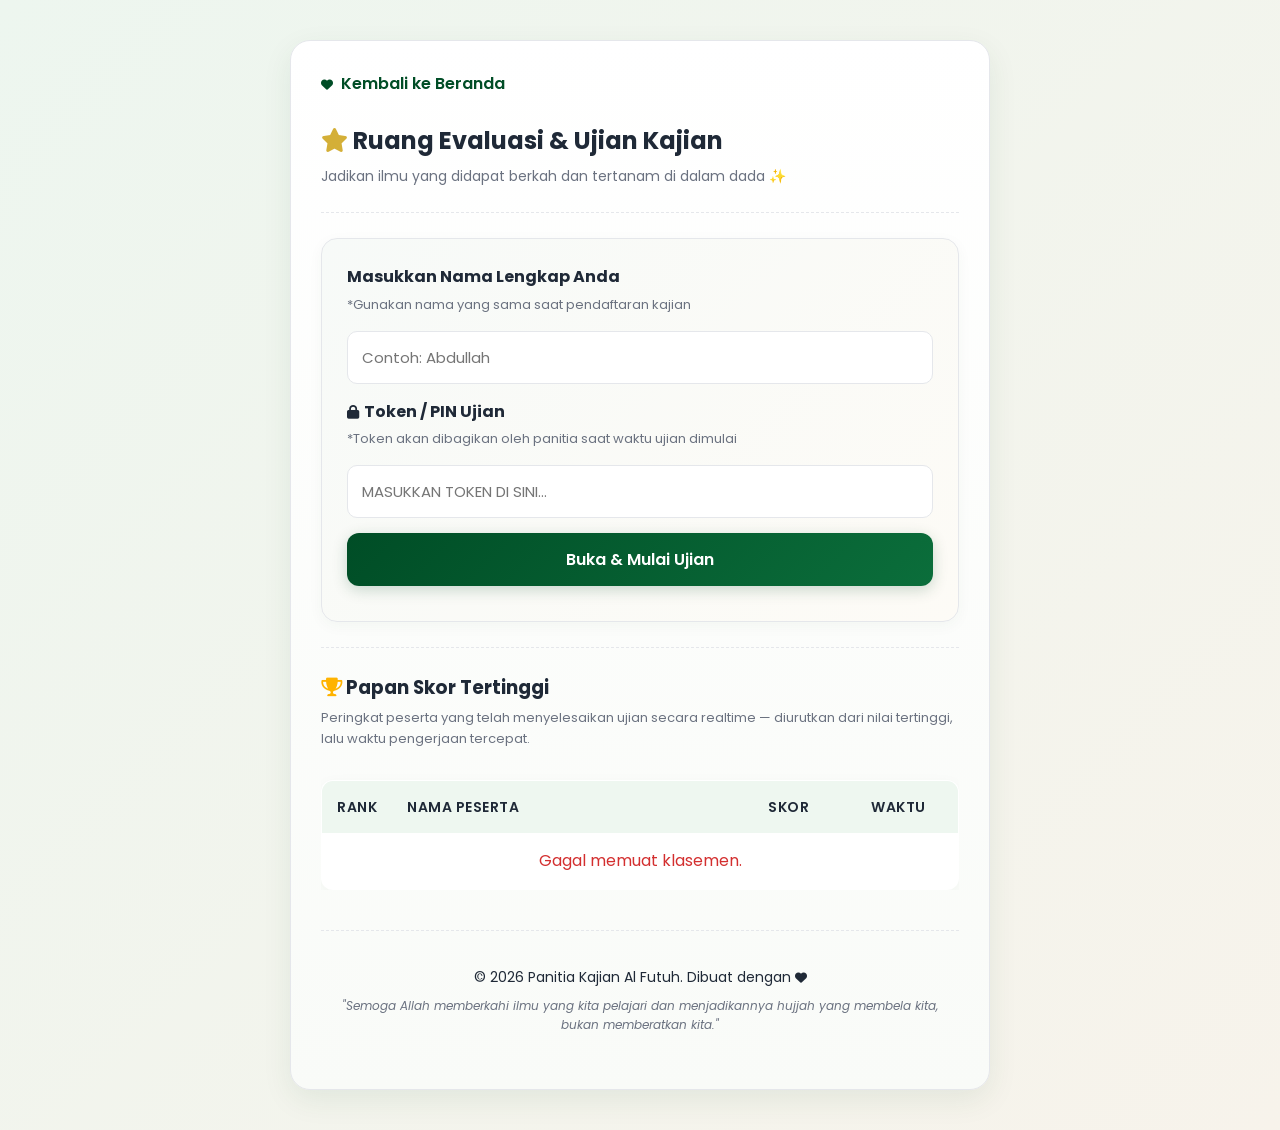
==== commit 153e246c: "tambah waktu ujian" ====
--- a/ujian.html
+++ b/ujian.html
@@ -50,6 +50,7 @@
         <div id="ujian-soal-area" class="hidden">
             <div class="peserta-aktif">
                 Peserta: <span id="nama-aktif-peserta"></span>
+                &nbsp;|&nbsp; <i class="fas fa-stopwatch" style="font-size: 12px;"></i> Waktu: <span id="timer-ujian" style="font-weight: bold;">0 dtk</span>
             </div>
             
             <!-- Wadah Soal Dinamis (Di-render lewat JS) -->
@@ -75,7 +76,7 @@
         <!-- KLASEMEN / LEADERBOARD -->
         <div id="area-klasemen">
             <h3 class="judul-ujian"><i class="fas fa-trophy" style="color: #ffb300;"></i> Papan Skor Tertinggi</h3>
-            <p class="text-muted" style="margin-bottom: 15px;">Peringkat nilai peserta yang telah menyelesaikan ujian secara realtime.</p>
+            <p class="text-muted" style="margin-bottom: 15px;">Peringkat peserta yang telah menyelesaikan ujian secara realtime — diurutkan dari nilai tertinggi, lalu waktu pengerjaan tercepat.</p>
             
             <div style="overflow-x: auto;">
                 <table class="tabel-elegan">
@@ -84,11 +85,12 @@
                             <th style="width: 70px; text-align: center;">Rank</th>
                             <th style="text-align: left;">Nama Peserta</th>
                             <th style="width: 100px; text-align: center;">Skor</th>
+                            <th style="width: 120px; text-align: center;">Waktu</th>
                         </tr>
                     </thead>
                     <tbody id="body-klasemen">
                         <tr>
-                            <td colspan="3" style="text-align: center;" class="text-muted">Memuat data peringkat...</td>
+                            <td colspan="4" style="text-align: center;" class="text-muted">Memuat data peringkat...</td>
                         </tr>
                     </tbody>
                 </table>
